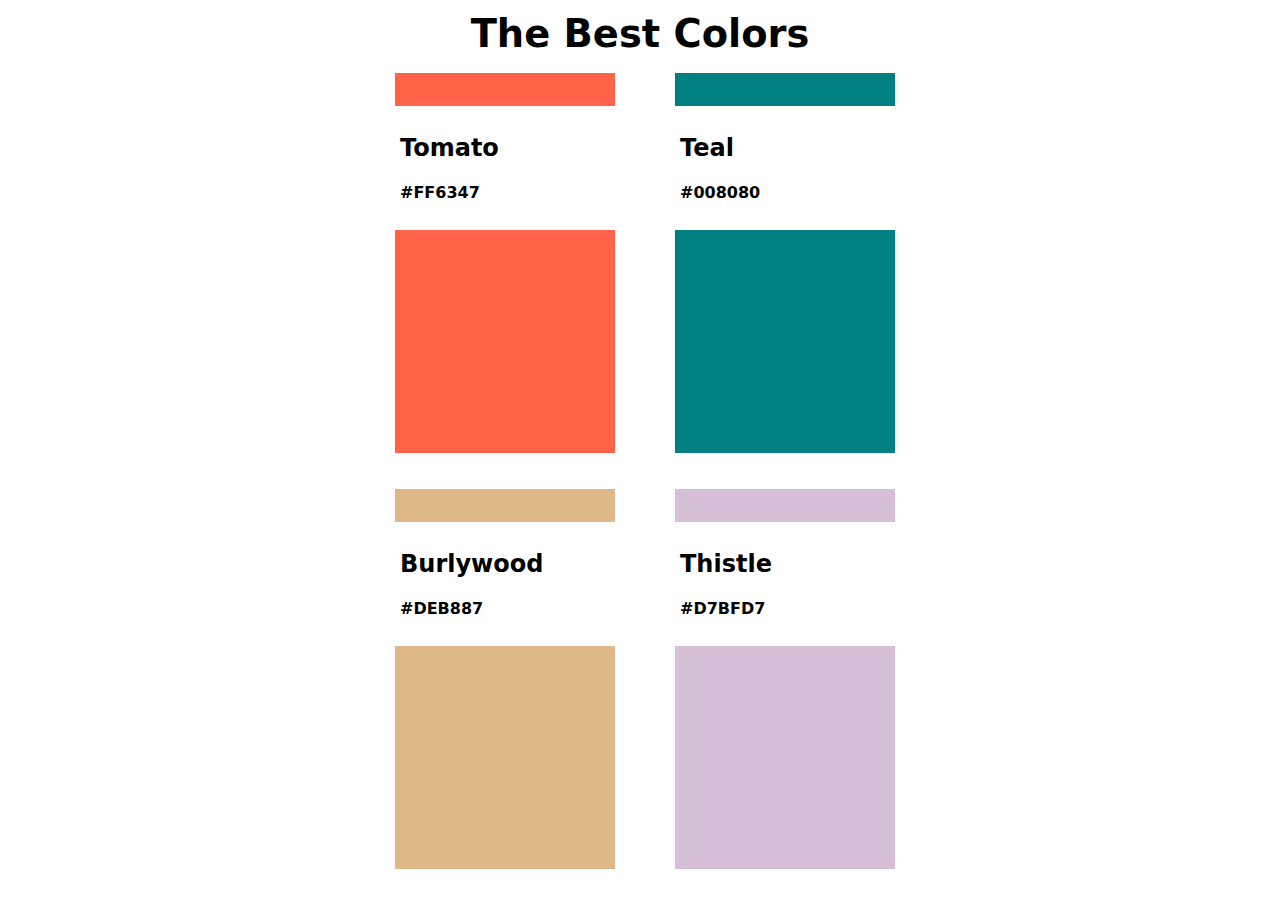
==== the-best-color.html @ caf9b81e "update the-best-color" ====
<!DOCTYPE html>
<html>
  <head>
    <meta charset="utf-8" />
    <meta name="viewport" content="width=device-width" />
    <title>The Best Color</title>
    <link rel="stylesheet" href="css/styles.css" class="css" />
    <link rel="stylesheet" href="css/screen/the-best-color.css" class="css" />
  </head>

  <body>
    <h1>The Best Colors</h1>
    <main>
      <div class="color">
        <div class="color__background"></div>
        <div>
          <span class="color__title">Tomato</span>
          <span class="color__code">#FF6347</span>
        </div>
      </div>
      <div class="color">
        <div class="color__background"></div>
        <div>
          <span class="color__title">Teal</span>
          <span class="color__code">#008080</span>
        </div>
      </div>
      <div class="color">
        <div class="color__background"></div>
        <div>
          <span class="color__title">Burlywood</span>
          <span class="color__code">#DEB887</span>
        </div>
      </div>
      <div class="color">
        <div class="color__background"></div>
        <div>
          <span class="color__title">Thistle</span>
          <span class="color__code">#D7BFD7</span>
        </div>
      </div>
    </main>
  </body>
</html>
---- css/styles.css ----
@import "reset.css";
@import "variable.css";

/* screen */
@import "screen/index.css";
@import "screen/my-first-css.css";
@import "screen/my-first-animation-by-css.css";
@import "screen/play-list.css";
@import "screen/random-number-game.css";
@import "screen/random-colors.css";

body {
  width: 100vw;
  height: 100vh;
  font-family: system-ui, -apple-system, BlinkMacSystemFont, "Segoe UI", Roboto,
    Oxygen, Ubuntu, Cantarell, "Open Sans", "Helvetica Neue", sans-serif;
}
---- css/screen/the-best-color.css ----
body {
  width: 100vw;
  height: 100vh;
  display: flex;
  flex-direction: column;
  align-items: center;
}

h1 {
  font-size: 2.4em;
  font-weight: 700;
  margin: 15px 0px;
}

main {
  display: flex;
  justify-content: space-between;
  align-items: space-between;
  flex-flow: wrap;
}
@media screen and (max-width: 700px) {
  main {
    width: 90%;
    height: 80%;
  }
  .color {
    width: 45%;
    height: 45%;
  }
}
@media screen and (700px <width) {
  main {
    width: 500px;
    height: 900px;
  }
  .color {
    width: 220px;
    height: 380px;
  }
}

.color {
  position: relative;
}

.color__background {
  width: 100%;
  height: 100%;
  border: 5px solid white;
}

.color:first-child > div {
  background-color: tomato;
}

.color:nth-child(2) > div {
  background-color: teal;
}

.color:nth-child(3) > div {
  background-color: burlywood;
}

.color:last-child > div {
  background-color: thistle;
}

.color div:last-child {
  width: 100%;
  height: 30%;
  display: flex;
  flex-direction: column;
  justify-content: space-evenly;
  position: absolute;
  top: 10%;
  right: 0px;
  left: 0px;
  background-color: white;
  border: 5px solid white;
}

.color__title {
  padding-left: 5px;
  box-sizing: border-box;
  font-size: 1.5em;
  font-weight: 600;
}

.color__code {
  padding-left: 5px;
  box-sizing: border-box;
  font-size: 1em;
  font-weight: 600;
}
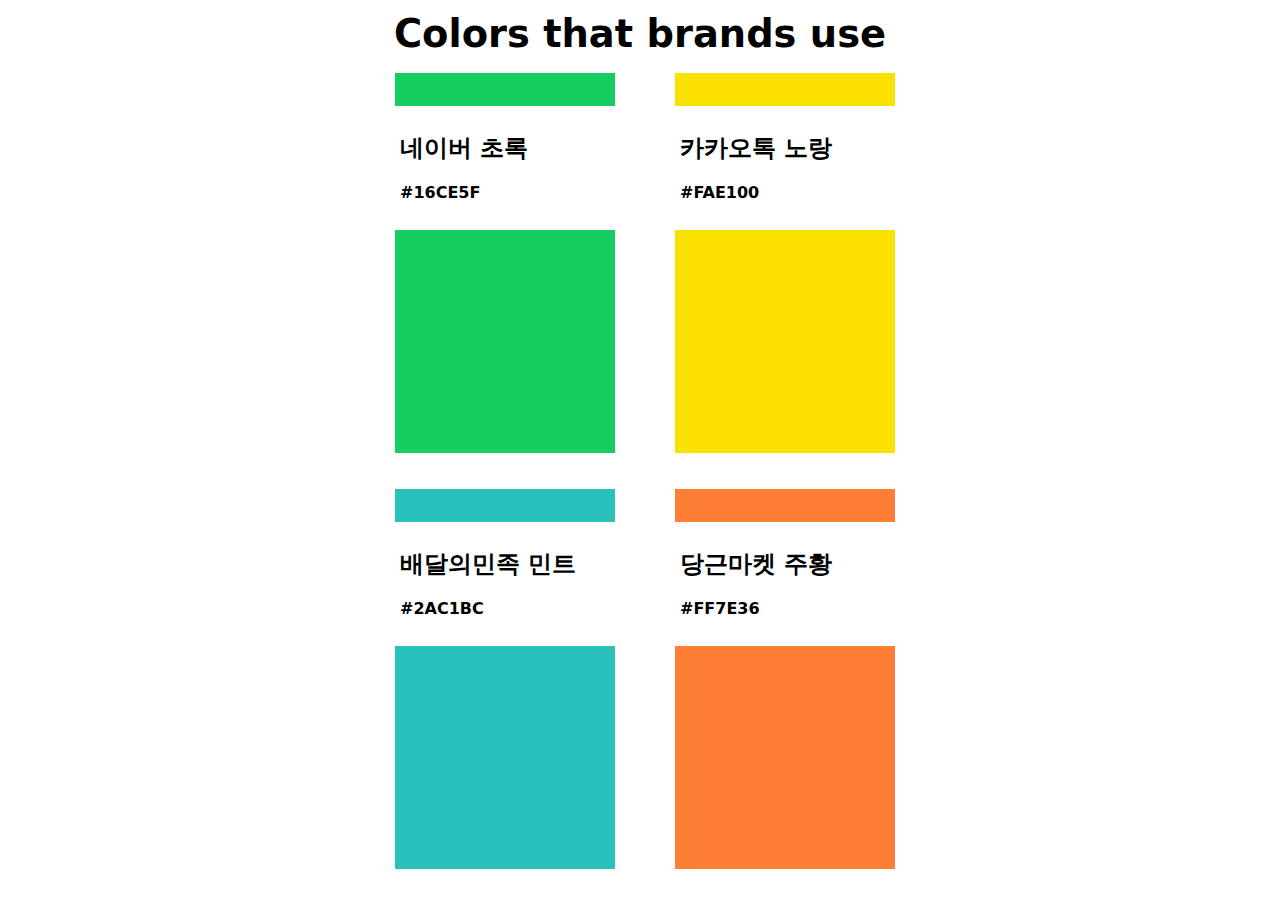
==== commit 5748ee10: "update the best color" ====
--- a/the-best-color.html
+++ b/the-best-color.html
@@ -3,40 +3,40 @@
   <head>
     <meta charset="utf-8" />
     <meta name="viewport" content="width=device-width" />
-    <title>The Best Color</title>
+    <title>Colors that brands use</title>
     <link rel="stylesheet" href="css/styles.css" class="css" />
     <link rel="stylesheet" href="css/screen/the-best-color.css" class="css" />
   </head>
 
   <body>
-    <h1>The Best Colors</h1>
+    <h1>Colors that brands use</h1>
     <main>
       <div class="color">
         <div class="color__background"></div>
         <div>
-          <span class="color__title">Tomato</span>
-          <span class="color__code">#FF6347</span>
+          <span class="color__title">네이버 초록</span>
+          <span class="color__code">#16CE5F</span>
         </div>
       </div>
       <div class="color">
         <div class="color__background"></div>
         <div>
-          <span class="color__title">Teal</span>
-          <span class="color__code">#008080</span>
+          <span class="color__title">카카오톡 노랑</span>
+          <span class="color__code">#FAE100</span>
         </div>
       </div>
       <div class="color">
         <div class="color__background"></div>
         <div>
-          <span class="color__title">Burlywood</span>
-          <span class="color__code">#DEB887</span>
+          <span class="color__title">배달의민족 민트</span>
+          <span class="color__code">#2AC1BC</span>
         </div>
       </div>
       <div class="color">
         <div class="color__background"></div>
         <div>
-          <span class="color__title">Thistle</span>
-          <span class="color__code">#D7BFD7</span>
+          <span class="color__title">당근마켓 주황</span>
+          <span class="color__code">#FF7E36</span>
         </div>
       </div>
     </main>
--- a/css/screen/the-best-color.css
+++ b/css/screen/the-best-color.css
@@ -50,19 +50,19 @@
 }
 
 .color:first-child > div {
-  background-color: tomato;
+  background-color: #16ce5f;
 }
 
 .color:nth-child(2) > div {
-  background-color: teal;
+  background-color: #fae100;
 }
 
 .color:nth-child(3) > div {
-  background-color: burlywood;
+  background-color: #2ac1bc;
 }
 
 .color:last-child > div {
-  background-color: thistle;
+  background-color: #ff7e36;
 }
 
 .color div:last-child {
